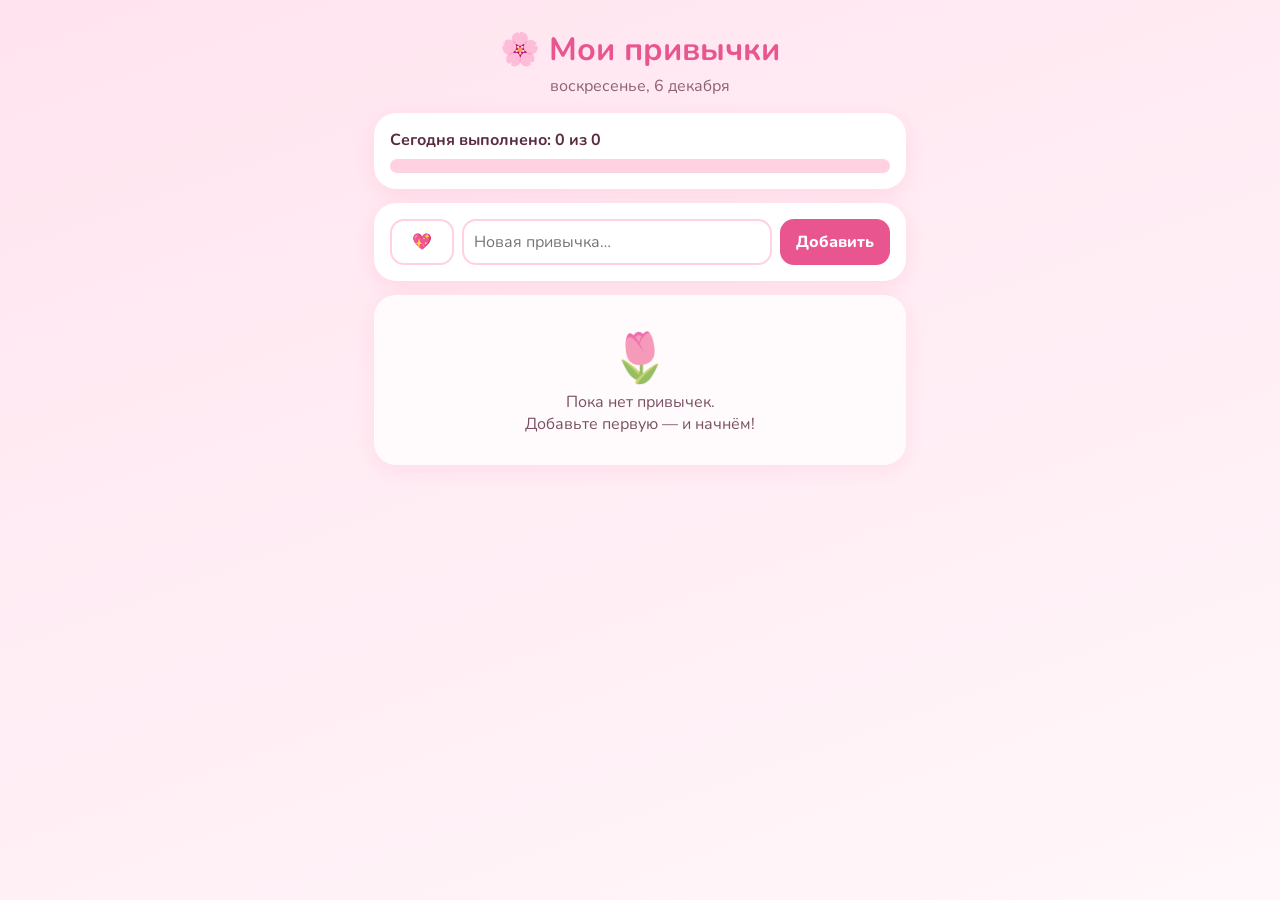
==== habits/index.html @ 418d41e4 "Add pink habit tracker" ====
<!DOCTYPE html>
<html lang="ru"><head><meta charset="UTF-8"><meta name="viewport" content="width=device-width,initial-scale=1">
<title>Трекер привычек 🌸</title>
<link href="https://fonts.googleapis.com/css2?family=Nunito:wght@400;700;800&display=swap" rel="stylesheet">
<style>
:root{--bg:#fff0f5;--card:#fff;--p1:#ffd1e1;--p2:#ff8fb8;--p3:#e8558f;--t:#5a2a40}
*{box-sizing:border-box}body{margin:0;font-family:Nunito,system-ui,sans-serif;background:linear-gradient(160deg,#ffe4ef,#fff7fa);color:var(--t);min-height:100vh}
.w{max-width:560px;margin:0 auto;padding:20px 14px 40px}h1{text-align:center;margin:8px 0 4px;color:var(--p3)}
.sub{text-align:center;opacity:.7;margin-bottom:16px}
.card{background:var(--card);border-radius:22px;padding:16px;box-shadow:0 6px 20px #ff8fb833;margin-bottom:14px}
.prog .bar{height:14px;background:var(--p1);border-radius:9px;overflow:hidden;margin-top:8px}.prog .bar i{display:block;height:100%;background:linear-gradient(90deg,var(--p2),var(--p3));transition:.4s}
form{display:flex;gap:8px;flex-wrap:wrap}input{border:2px solid var(--p1);border-radius:14px;padding:10px;font:inherit;color:var(--t);outline:none}input:focus{border-color:var(--p2)}
#emoji{width:64px;text-align:center}#name{flex:1;min-width:140px}
button{font:inherit;cursor:pointer;border:none;border-radius:14px}.add{background:var(--p3);color:#fff;padding:10px 16px;font-weight:800}
.h-top{display:flex;align-items:center;gap:10px}.em{font-size:28px}.nm{flex:1;font-weight:800;font-size:18px;word-break:break-word}
.del{background:none;font-size:18px;opacity:.5}.del:hover{opacity:1}
.today{background:var(--p1);color:var(--p3);padding:8px 12px;font-weight:800}.today.on{background:var(--p3);color:#fff}
.week{display:grid;grid-template-columns:repeat(7,1fr);gap:6px;margin:12px 0 8px}
.d{display:flex;flex-direction:column;align-items:center;gap:3px;font-size:12px;background:none}
.d b{width:34px;height:34px;border-radius:50%;background:#fff5f9;border:2px solid var(--p1);display:flex;align-items:center;justify-content:center;font-size:13px;color:var(--t)}
.d.on b{background:var(--p2);border-color:var(--p2);color:#fff}.d.t b{box-shadow:0 0 0 3px #e8558f55}
.st{display:flex;gap:16px;font-size:14px}.empty{text-align:center;padding:30px 10px;opacity:.8}.empty div{font-size:48px}
</style></head><body><div class="w">
<h1>🌸 Мои привычки</h1><div class="sub" id="date"></div>
<div class="card prog"><b>Сегодня выполнено: <span id="pc">0 из 0</span></b><div class="bar"><i id="pb" style="width:0"></i></div></div>
<div class="card"><form id="f"><input id="emoji" maxlength="4" value="💖" aria-label="Эмодзи"><input id="name" placeholder="Новая привычка…" maxlength="60" required><button class="add">Добавить</button></form></div>
<div id="list"></div></div>
<script>
const K='pinkHabits';let H=JSON.parse(localStorage.getItem(K)||'[]');
const save=()=>localStorage.setItem(K,JSON.stringify(H));
const key=d=>d.getFullYear()+'-'+String(d.getMonth()+1).padStart(2,'0')+'-'+String(d.getDate()).padStart(2,'0');
const ago=n=>{const d=new Date();d.setHours(12,0,0,0);d.setDate(d.getDate()-n);return d};
const TODAY=key(ago(0));const DN=['Вс','Пн','Вт','Ср','Чт','Пт','Сб'];
function streaks(h){const s=new Set(h.done);let cur=0,i=s.has(TODAY)?0:1;while(s.has(key(ago(i)))){cur++;i++}
let best=0,run=0,prev=null;[...s].sort().forEach(k=>{const d=new Date(k+'T12:00');run=(prev&&Math.round((d-prev)/864e5)===1)?run+1:1;best=Math.max(best,run);prev=d});return[cur,best]}
function toggle(id,k){const h=H.find(x=>x.id===id);const i=h.done.indexOf(k);i<0?h.done.push(k):h.done.splice(i,1);save();render()}
function esc(s){return s.replace(/[&<>"']/g,c=>'&#'+c.charCodeAt(0)+';')}
function render(){document.getElementById('date').textContent=new Date().toLocaleDateString('ru-RU',{weekday:'long',day:'numeric',month:'long'});
const L=document.getElementById('list');const n=H.filter(h=>h.done.includes(TODAY)).length;
document.getElementById('pc').textContent=n+' из '+H.length;document.getElementById('pb').style.width=(H.length?n/H.length*100:0)+'%';
if(!H.length){L.innerHTML='<div class="card empty"><div>🌷</div>Пока нет привычек.<br>Добавьте первую — и начнём!</div>';return}
L.innerHTML=H.map(h=>{const[c,b]=streaks(h);const on=h.done.includes(TODAY);let w='';
for(let i=6;i>=0;i--){const d=ago(i),k=key(d);w+=`<button class="d${h.done.includes(k)?' on':''}${i===0?' t':''}" data-id="${h.id}" data-k="${k}" title="${k}">${DN[d.getDay()]}<b>${d.getDate()}</b></button>`}
return `<div class="card"><div class="h-top"><span class="em">${esc(h.emoji)}</span><span class="nm">${esc(h.name)}</span><button class="today${on?' on':''}" data-id="${h.id}" data-k="${TODAY}">${on?'✓ Готово':'Отметить'}</button><button class="del" data-del="${h.id}" title="Удалить">🗑️</button></div><div class="week">${w}</div><div class="st"><span>🔥 Серия: <b>${c}</b> дн.</span><span>🏆 Рекорд: <b>${b}</b> дн.</span></div></div>`}).join('')}
document.getElementById('list').onclick=e=>{const t=e.target.closest('button');if(!t)return;
if(t.dataset.del){const h=H.find(x=>x.id===t.dataset.del);if(confirm('Удалить привычку «'+h.name+'»?')){H=H.filter(x=>x!==h);save();render()}}
else if(t.dataset.k)toggle(t.dataset.id,t.dataset.k)};
document.getElementById('f').onsubmit=e=>{e.preventDefault();const nm=document.getElementById('name'),em=document.getElementById('emoji');
if(!nm.value.trim())return;H.push({id:Date.now().toString(36),name:nm.value.trim(),emoji:em.value.trim()||'💖',done:[]});save();nm.value='';render()};
render();
</script></body></html>
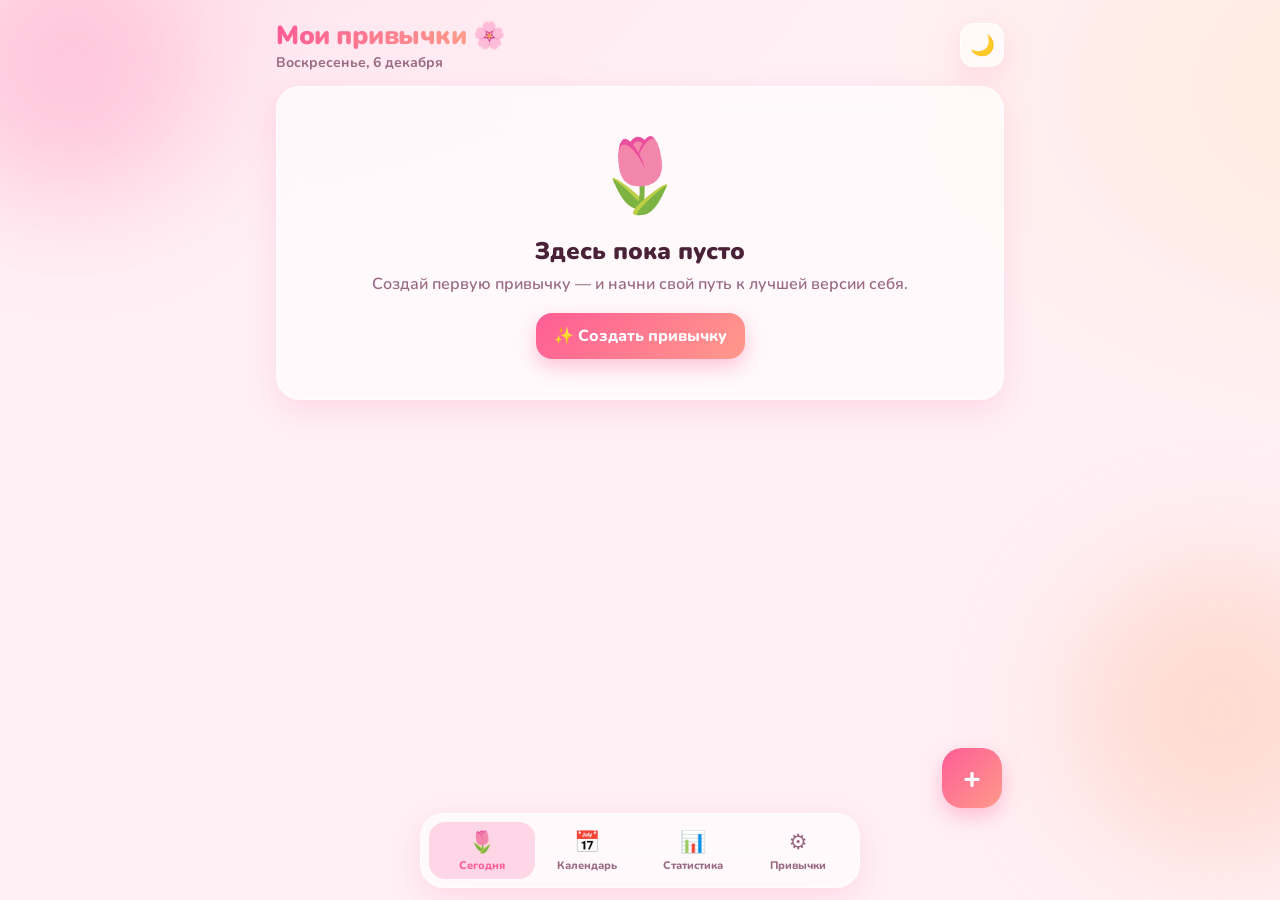
==== commit ad772673: "habits v2: index.html" ====
--- a/habits/index.html
+++ b/habits/index.html
@@ -1,51 +1,332 @@
 <!DOCTYPE html>
-<html lang="ru"><head><meta charset="UTF-8"><meta name="viewport" content="width=device-width,initial-scale=1">
-<title>Трекер привычек 🌸</title>
-<link href="https://fonts.googleapis.com/css2?family=Nunito:wght@400;700;800&display=swap" rel="stylesheet">
+<html lang="ru">
+<head>
+<meta charset="UTF-8">
+<meta name="viewport" content="width=device-width,initial-scale=1,viewport-fit=cover">
+<title>Привычки ♡</title>
+<meta name="theme-color" content="#ff6fa5">
+<link rel="manifest" href="manifest.webmanifest">
+<link rel="icon" href="icon.svg" type="image/svg+xml">
+<link rel="apple-touch-icon" href="icon-192.png">
+<meta name="apple-mobile-web-app-capable" content="yes">
+<link rel="preconnect" href="https://fonts.googleapis.com">
+<link href="https://fonts.googleapis.com/css2?family=Nunito:wght@400;600;700;800;900&display=swap" rel="stylesheet">
 <style>
-:root{--bg:#fff0f5;--card:#fff;--p1:#ffd1e1;--p2:#ff8fb8;--p3:#e8558f;--t:#5a2a40}
-*{box-sizing:border-box}body{margin:0;font-family:Nunito,system-ui,sans-serif;background:linear-gradient(160deg,#ffe4ef,#fff7fa);color:var(--t);min-height:100vh}
-.w{max-width:560px;margin:0 auto;padding:20px 14px 40px}h1{text-align:center;margin:8px 0 4px;color:var(--p3)}
-.sub{text-align:center;opacity:.7;margin-bottom:16px}
-.card{background:var(--card);border-radius:22px;padding:16px;box-shadow:0 6px 20px #ff8fb833;margin-bottom:14px}
-.prog .bar{height:14px;background:var(--p1);border-radius:9px;overflow:hidden;margin-top:8px}.prog .bar i{display:block;height:100%;background:linear-gradient(90deg,var(--p2),var(--p3));transition:.4s}
-form{display:flex;gap:8px;flex-wrap:wrap}input{border:2px solid var(--p1);border-radius:14px;padding:10px;font:inherit;color:var(--t);outline:none}input:focus{border-color:var(--p2)}
-#emoji{width:64px;text-align:center}#name{flex:1;min-width:140px}
-button{font:inherit;cursor:pointer;border:none;border-radius:14px}.add{background:var(--p3);color:#fff;padding:10px 16px;font-weight:800}
-.h-top{display:flex;align-items:center;gap:10px}.em{font-size:28px}.nm{flex:1;font-weight:800;font-size:18px;word-break:break-word}
-.del{background:none;font-size:18px;opacity:.5}.del:hover{opacity:1}
-.today{background:var(--p1);color:var(--p3);padding:8px 12px;font-weight:800}.today.on{background:var(--p3);color:#fff}
-.week{display:grid;grid-template-columns:repeat(7,1fr);gap:6px;margin:12px 0 8px}
-.d{display:flex;flex-direction:column;align-items:center;gap:3px;font-size:12px;background:none}
-.d b{width:34px;height:34px;border-radius:50%;background:#fff5f9;border:2px solid var(--p1);display:flex;align-items:center;justify-content:center;font-size:13px;color:var(--t)}
-.d.on b{background:var(--p2);border-color:var(--p2);color:#fff}.d.t b{box-shadow:0 0 0 3px #e8558f55}
-.st{display:flex;gap:16px;font-size:14px}.empty{text-align:center;padding:30px 10px;opacity:.8}.empty div{font-size:48px}
-</style></head><body><div class="w">
-<h1>🌸 Мои привычки</h1><div class="sub" id="date"></div>
-<div class="card prog"><b>Сегодня выполнено: <span id="pc">0 из 0</span></b><div class="bar"><i id="pb" style="width:0"></i></div></div>
-<div class="card"><form id="f"><input id="emoji" maxlength="4" value="💖" aria-label="Эмодзи"><input id="name" placeholder="Новая привычка…" maxlength="60" required><button class="add">Добавить</button></form></div>
-<div id="list"></div></div>
+:root{--bg1:#fff0f5;--bg2:#ffe3ec;--bg3:#ffeadb;--card:rgba(255,255,255,.62);--card-b:rgba(255,255,255,.85);--text:#4a2238;--muted:#9a6a82;--accent:#ff5c95;--accent2:#ff9a8b;--soft:#ffd6e5;--shadow:0 10px 30px rgba(255,92,149,.16);--cell:#f7dbe6}
+[data-theme=dark]{--bg1:#1d0f18;--bg2:#2a1222;--bg3:#24101c;--card:rgba(60,24,46,.55);--card-b:rgba(255,140,190,.16);--text:#ffe6f0;--muted:#c98fac;--accent:#ff6fa5;--accent2:#ff9a8b;--soft:#4a1f37;--shadow:0 10px 30px rgba(0,0,0,.35);--cell:#3a1a2d}
+*{box-sizing:border-box;-webkit-tap-highlight-color:transparent}
+html,body{margin:0;min-height:100%}
+body{font-family:Nunito,Manrope,system-ui,sans-serif;color:var(--text);background:radial-gradient(1200px 600px at 10% -10%,var(--bg2),transparent 60%),radial-gradient(900px 600px at 110% 10%,var(--bg3),transparent 60%),var(--bg1);background-attachment:fixed;transition:background .4s,color .3s}
+.blob{position:fixed;border-radius:50%;filter:blur(60px);opacity:.45;z-index:-1;pointer-events:none}
+.b1{width:260px;height:260px;background:#ff9cc2;top:-60px;left:-60px;animation:fl 14s ease-in-out infinite}
+.b2{width:300px;height:300px;background:#ffc3a8;bottom:40px;right:-90px;animation:fl 18s ease-in-out infinite reverse}
+[data-theme=dark] .blob{opacity:.18}
+@keyframes fl{50%{transform:translate(40px,30px) scale(1.1)}}
+.app{max-width:760px;margin:0 auto;padding:18px 16px calc(100px + env(safe-area-inset-bottom))}
+header{display:flex;align-items:center;justify-content:space-between;gap:10px;margin-bottom:14px}
+h1{font-size:26px;font-weight:900;margin:0;letter-spacing:-.5px}
+h1 span{background:linear-gradient(90deg,var(--accent),var(--accent2));-webkit-background-clip:text;background-clip:text;color:transparent}
+.date{color:var(--muted);font-weight:700;font-size:14px}.date::first-letter,.month-h span::first-letter{text-transform:uppercase}
+.iconbtn{border:1px solid var(--card-b);background:var(--card);backdrop-filter:blur(14px);-webkit-backdrop-filter:blur(14px);width:44px;height:44px;border-radius:14px;font-size:20px;cursor:pointer;color:var(--text);box-shadow:var(--shadow);transition:transform .15s}
+.iconbtn:active{transform:scale(.92)}
+.card{background:var(--card);border:1px solid var(--card-b);backdrop-filter:blur(16px);-webkit-backdrop-filter:blur(16px);border-radius:24px;box-shadow:var(--shadow);padding:16px;margin-bottom:14px;animation:pop .45s cubic-bezier(.2,.9,.3,1.2) both}
+@keyframes pop{from{opacity:0;transform:translateY(12px) scale(.98)}}
+.hero{display:flex;align-items:center;gap:16px}
+.ring{position:relative;width:104px;height:104px;flex:none}
+.ring svg{transform:rotate(-90deg)}
+.ring .pct{position:absolute;inset:0;display:grid;place-items:center;font-weight:900;font-size:24px}
+.ring circle{transition:stroke-dashoffset .8s cubic-bezier(.3,.9,.3,1)}
+.quote{font-weight:700;font-size:15px;line-height:1.4}
+.quote small{display:block;color:var(--muted);font-weight:600;margin-top:6px}
+.habit{display:flex;align-items:center;gap:12px;padding:12px;border-radius:20px;background:var(--card);border:1px solid var(--card-b);margin-bottom:10px;backdrop-filter:blur(14px);-webkit-backdrop-filter:blur(14px);box-shadow:var(--shadow);transition:transform .2s,background .3s;animation:pop .4s both;position:relative;overflow:hidden}
+.habit.done{background:linear-gradient(100deg,color-mix(in srgb,var(--c) 22%,transparent),var(--card))}
+.habit .emo{width:48px;height:48px;border-radius:16px;display:grid;place-items:center;font-size:26px;background:color-mix(in srgb,var(--c) 22%,transparent);flex:none}
+.habit .info{flex:1;min-width:0}
+.habit .name{font-weight:800;font-size:16px;white-space:nowrap;overflow:hidden;text-overflow:ellipsis}
+.habit.done .name{text-decoration:line-through;text-decoration-color:var(--c);opacity:.75}
+.habit .meta{font-size:13px;color:var(--muted);font-weight:700;margin-top:2px}
+.check{width:46px;height:46px;border-radius:50%;border:3px solid var(--c);background:transparent;cursor:pointer;display:grid;place-items:center;flex:none;transition:all .25s;color:#fff}
+.check svg{width:24px;height:24px;stroke-dasharray:30;stroke-dashoffset:30;transition:stroke-dashoffset .35s .05s}
+.habit.done .check{background:var(--c);transform:scale(1.05)}
+.habit.done .check svg{stroke-dashoffset:0}
+.check.bump{animation:bump .45s}
+@keyframes bump{40%{transform:scale(1.3)}}
+.counter{display:flex;align-items:center;gap:6px}
+.counter button{width:34px;height:34px;border-radius:12px;border:none;background:color-mix(in srgb,var(--c) 25%,transparent);color:var(--text);font-size:20px;font-weight:900;cursor:pointer}
+.counter .cnt{min-width:42px;text-align:center;font-weight:900}
+.minibar{height:5px;border-radius:5px;background:var(--cell);margin-top:6px;overflow:hidden}
+.minibar i{display:block;height:100%;background:var(--c);border-radius:5px;transition:width .4s}
+.sec-title{font-weight:900;font-size:18px;margin:18px 4px 10px;display:flex;justify-content:space-between;align-items:center}
+.btn{border:none;border-radius:16px;padding:12px 18px;font:inherit;font-weight:800;cursor:pointer;background:linear-gradient(135deg,var(--accent),var(--accent2));color:#fff;box-shadow:0 8px 20px rgba(255,92,149,.35);transition:transform .15s}
+.btn:active{transform:scale(.96)}
+.btn.ghost{background:var(--soft);color:var(--text);box-shadow:none}
+.btn.danger{background:#e8456b}
+.fab{position:fixed;right:max(18px,calc(50% - 362px));bottom:calc(92px + env(safe-area-inset-bottom));width:60px;height:60px;border-radius:20px;font-size:30px;padding:0;z-index:20}
+nav{position:fixed;left:50%;transform:translateX(-50%);bottom:calc(12px + env(safe-area-inset-bottom));width:min(440px,calc(100% - 24px));display:flex;justify-content:space-around;padding:8px;border-radius:24px;background:var(--card);border:1px solid var(--card-b);backdrop-filter:blur(20px);-webkit-backdrop-filter:blur(20px);box-shadow:var(--shadow);z-index:30}
+nav button{flex:1;border:none;background:none;color:var(--muted);font:inherit;font-size:11px;font-weight:800;padding:6px 0;border-radius:16px;cursor:pointer;display:flex;flex-direction:column;align-items:center;gap:2px;transition:all .2s}
+nav button b{font-size:21px;font-weight:400}
+nav button[aria-current=page]{color:var(--accent);background:var(--soft)}
+.empty{text-align:center;padding:40px 20px}
+.empty .big{font-size:72px;animation:fl2 3s ease-in-out infinite}
+@keyframes fl2{50%{transform:translateY(-10px) rotate(-6deg)}}
+.empty h2{margin:10px 0 6px;font-weight:900}
+.empty p{color:var(--muted);font-weight:600;margin:0 0 18px}
+/* modal */
+.overlay{position:fixed;inset:0;background:rgba(60,10,35,.35);backdrop-filter:blur(4px);z-index:50;display:flex;align-items:flex-end;justify-content:center;animation:fade .2s}
+@keyframes fade{from{opacity:0}}
+.sheet{background:var(--bg1);width:100%;max-width:520px;max-height:92vh;overflow:auto;border-radius:28px 28px 0 0;padding:20px;animation:up .35s cubic-bezier(.2,.9,.3,1)}
+@media(min-width:600px){.overlay{align-items:center}.sheet{border-radius:28px}}
+@keyframes up{from{transform:translateY(100%)}}
+.sheet h2{margin:0 0 14px;font-weight:900}
+label.f{display:block;font-weight:800;font-size:14px;margin:14px 0 6px}
+input[type=text],input[type=number]{width:100%;padding:13px 14px;border-radius:14px;border:2px solid var(--soft);background:var(--card);color:var(--text);font:inherit;font-weight:700;outline:none}
+input:focus{border-color:var(--accent)}
+.emojis{display:grid;grid-template-columns:repeat(8,1fr);gap:6px}
+.emojis button,.colors button,.days button{border:2px solid transparent;background:var(--card);border-radius:12px;cursor:pointer;font-size:22px;aspect-ratio:1;transition:transform .15s}
+.emojis button[aria-pressed=true]{border-color:var(--accent);transform:scale(1.1);background:var(--soft)}
+.colors{display:flex;gap:10px;flex-wrap:wrap}
+.colors button{width:38px;border-radius:50%}
+.colors button[aria-pressed=true]{border-color:var(--text);transform:scale(1.15)}
+.days{display:grid;grid-template-columns:repeat(7,1fr);gap:6px}
+.days button{font-size:13px;font-weight:800;color:var(--text);aspect-ratio:auto;padding:10px 0}
+.days button[aria-pressed=true]{background:var(--accent);color:#fff}
+.seg{display:flex;background:var(--soft);border-radius:14px;padding:4px;gap:4px}
+.seg button{flex:1;border:none;background:none;padding:9px;border-radius:11px;font:inherit;font-weight:800;color:var(--text);cursor:pointer}
+.seg button[aria-pressed=true]{background:var(--card);box-shadow:var(--shadow)}
+.row{display:flex;gap:10px;margin-top:20px}
+.row .btn{flex:1}
+/* calendar */
+.chips{display:flex;gap:8px;overflow-x:auto;padding-bottom:6px;margin-bottom:10px;scrollbar-width:none}
+.chip{border:1px solid var(--card-b);background:var(--card);border-radius:999px;padding:8px 14px;font:inherit;font-weight:800;color:var(--text);cursor:pointer;white-space:nowrap}
+.chip[aria-pressed=true]{background:var(--accent);color:#fff}
+.month-h{display:flex;justify-content:space-between;align-items:center;margin-bottom:10px;font-weight:900;font-size:17px}
+.mgrid{display:grid;grid-template-columns:repeat(7,1fr);gap:6px}
+.mgrid .wd{text-align:center;font-size:12px;color:var(--muted);font-weight:800}
+.day{aspect-ratio:1;border-radius:12px;border:none;background:var(--cell);color:var(--text);font:inherit;font-weight:800;font-size:14px;cursor:pointer;transition:transform .15s,background .25s;position:relative}
+.day:active{transform:scale(.9)}
+.day.off{opacity:.35}
+.day.done{background:var(--c);color:#fff}
+.day.part{background:color-mix(in srgb,var(--c) 40%,var(--cell))}
+.day.today{outline:2px solid var(--accent);outline-offset:2px}
+.day:disabled{opacity:.25;cursor:default}
+.heat{display:grid;grid-auto-flow:column;grid-template-rows:repeat(7,1fr);gap:3px;overflow-x:auto}
+.heat i{width:13px;height:13px;border-radius:3px;background:var(--cell)}
+.legend{display:flex;gap:4px;align-items:center;justify-content:flex-end;font-size:12px;color:var(--muted);font-weight:700;margin-top:8px}
+.legend i{width:12px;height:12px;border-radius:3px;display:inline-block}
+.streaks{display:grid;grid-template-columns:1fr 1fr;gap:10px;margin-bottom:14px}
+.stat{padding:14px;border-radius:20px;background:var(--card);border:1px solid var(--card-b);box-shadow:var(--shadow);animation:pop .4s both}
+.stat .v{font-size:28px;font-weight:900;background:linear-gradient(90deg,var(--accent),var(--accent2));-webkit-background-clip:text;background-clip:text;color:transparent}
+.stat .l{font-size:13px;color:var(--muted);font-weight:800}
+.manage .habit{cursor:default}
+.mini{width:36px;height:36px;border-radius:12px;border:none;background:var(--soft);color:var(--text);cursor:pointer;font-size:15px}
+.toast{position:fixed;left:50%;bottom:calc(170px + env(safe-area-inset-bottom));pointer-events:none;max-width:calc(100% - 40px);text-align:center;transform:translateX(-50%);background:var(--text);color:var(--bg1);padding:12px 18px;border-radius:16px;font-weight:800;z-index:80;animation:pop .3s}
+.fx{position:fixed;pointer-events:none;z-index:90;font-size:22px;animation:burst 1.4s cubic-bezier(.2,.7,.3,1) forwards}
+@keyframes burst{to{transform:translate(var(--x),var(--y)) rotate(var(--r));opacity:0}}
+.sr{position:absolute;width:1px;height:1px;overflow:hidden;clip:rect(0 0 0 0)}
+:focus-visible{outline:3px solid var(--accent);outline-offset:2px}
+@media(prefers-reduced-motion:reduce){*{animation:none!important;transition:none!important}}
+</style>
+</head>
+<body>
+<div class="blob b1"></div><div class="blob b2"></div>
+<div class="app">
+<header>
+  <div><h1><span>Мои привычки</span> 🌸</h1><div class="date" id="date"></div></div>
+  <button class="iconbtn" id="themeBtn" aria-label="Переключить тему">🌙</button>
+</header>
+<main id="view" aria-live="polite"></main>
+</div>
+<button class="btn fab" id="fab" aria-label="Добавить привычку">+</button>
+<nav aria-label="Навигация">
+  <button data-v="today" aria-current="page"><b>🌷</b>Сегодня</button>
+  <button data-v="calendar"><b>📅</b>Календарь</button>
+  <button data-v="stats"><b>📊</b>Статистика</button>
+  <button data-v="manage"><b>⚙️</b>Привычки</button>
+</nav>
+<input type="file" id="importFile" accept="application/json,.json" hidden>
 <script>
-const K='pinkHabits';let H=JSON.parse(localStorage.getItem(K)||'[]');
-const save=()=>localStorage.setItem(K,JSON.stringify(H));
-const key=d=>d.getFullYear()+'-'+String(d.getMonth()+1).padStart(2,'0')+'-'+String(d.getDate()).padStart(2,'0');
-const ago=n=>{const d=new Date();d.setHours(12,0,0,0);d.setDate(d.getDate()-n);return d};
-const TODAY=key(ago(0));const DN=['Вс','Пн','Вт','Ср','Чт','Пт','Сб'];
-function streaks(h){const s=new Set(h.done);let cur=0,i=s.has(TODAY)?0:1;while(s.has(key(ago(i)))){cur++;i++}
-let best=0,run=0,prev=null;[...s].sort().forEach(k=>{const d=new Date(k+'T12:00');run=(prev&&Math.round((d-prev)/864e5)===1)?run+1:1;best=Math.max(best,run);prev=d});return[cur,best]}
-function toggle(id,k){const h=H.find(x=>x.id===id);const i=h.done.indexOf(k);i<0?h.done.push(k):h.done.splice(i,1);save();render()}
-function esc(s){return s.replace(/[&<>"']/g,c=>'&#'+c.charCodeAt(0)+';')}
-function render(){document.getElementById('date').textContent=new Date().toLocaleDateString('ru-RU',{weekday:'long',day:'numeric',month:'long'});
-const L=document.getElementById('list');const n=H.filter(h=>h.done.includes(TODAY)).length;
-document.getElementById('pc').textContent=n+' из '+H.length;document.getElementById('pb').style.width=(H.length?n/H.length*100:0)+'%';
-if(!H.length){L.innerHTML='<div class="card empty"><div>🌷</div>Пока нет привычек.<br>Добавьте первую — и начнём!</div>';return}
-L.innerHTML=H.map(h=>{const[c,b]=streaks(h);const on=h.done.includes(TODAY);let w='';
-for(let i=6;i>=0;i--){const d=ago(i),k=key(d);w+=`<button class="d${h.done.includes(k)?' on':''}${i===0?' t':''}" data-id="${h.id}" data-k="${k}" title="${k}">${DN[d.getDay()]}<b>${d.getDate()}</b></button>`}
-return `<div class="card"><div class="h-top"><span class="em">${esc(h.emoji)}</span><span class="nm">${esc(h.name)}</span><button class="today${on?' on':''}" data-id="${h.id}" data-k="${TODAY}">${on?'✓ Готово':'Отметить'}</button><button class="del" data-del="${h.id}" title="Удалить">🗑️</button></div><div class="week">${w}</div><div class="st"><span>🔥 Серия: <b>${c}</b> дн.</span><span>🏆 Рекорд: <b>${b}</b> дн.</span></div></div>`}).join('')}
-document.getElementById('list').onclick=e=>{const t=e.target.closest('button');if(!t)return;
-if(t.dataset.del){const h=H.find(x=>x.id===t.dataset.del);if(confirm('Удалить привычку «'+h.name+'»?')){H=H.filter(x=>x!==h);save();render()}}
-else if(t.dataset.k)toggle(t.dataset.id,t.dataset.k)};
-document.getElementById('f').onsubmit=e=>{e.preventDefault();const nm=document.getElementById('name'),em=document.getElementById('emoji');
-if(!nm.value.trim())return;H.push({id:Date.now().toString(36),name:nm.value.trim(),emoji:em.value.trim()||'💖',done:[]});save();nm.value='';render()};
-render();
-</script></body></html>
+'use strict';
+const KEY='pinkHabits.v2';
+const EMOJIS='💧🏃📚🧘🍎💤🦷💊🏋️🚶✍️🎨🎵🧹🌿☀️🥗🚭💰📵🙏❤️🌸🐶🧠💻🛏️🚴🏊🥛☕🫶'.match(/\p{Extended_Pictographic}\uFE0F?/gu);
+const COLORS=['#ff5c95','#ff8fab','#f472b6','#e879f9','#c084fc','#fb7185','#ff9a8b','#fdba74'];
+const WD=['Пн','Вт','Ср','Чт','Пт','Сб','Вс'];
+const QUOTES=['Маленькие шаги каждый день приводят к большим переменам.','Ты сильнее, чем думаешь 💪','Дисциплина — это любовь к себе завтрашнему.','Не идеально, но каждый день.','Сегодня — отличный день, чтобы стать лучше.','Привычки делают нас теми, кто мы есть.','Не сдавайся: начало всегда самое трудное.','Каждая галочка — маленькая победа ✨','Главное — не скорость, а постоянство.','Ты уже на пути. Продолжай!'];
+const DONE_Q=['Все привычки выполнены! Ты великолепен 🎉','Идеальный день! Гордимся тобой 💖','Сто процентов! Так держать 🌸'];
+const $=s=>document.querySelector(s);
+const esc=s=>String(s).replace(/[&<>"']/g,c=>({'&':'&amp;','<':'&lt;','>':'&gt;','"':'&quot;',"'":'&#39;'}[c]));
+const pad=n=>String(n).padStart(2,'0');
+const ymd=d=>d.getFullYear()+'-'+pad(d.getMonth()+1)+'-'+pad(d.getDate());
+const parse=s=>{const[a,b,c]=s.split('-').map(Number);return new Date(a,b-1,c)};
+const addD=(d,n)=>{const x=new Date(d);x.setDate(x.getDate()+n);return x};
+const wd=d=>(d.getDay()+6)%7;
+const today=()=>{const d=new Date();d.setHours(0,0,0,0);return d};
+const uid=()=>Math.random().toString(36).slice(2,9)+Date.now().toString(36);
+
+let S=load();
+let view='today',calHabit=null,calMonth=null;
+function load(){try{const s=JSON.parse(localStorage.getItem(KEY));if(s&&Array.isArray(s.habits))return Object.assign({theme:'light',log:{}},s)}catch(e){}return{habits:[],log:{},theme:(matchMedia('(prefers-color-scheme: dark)').matches?'dark':'light')}}
+function save(){localStorage.setItem(KEY,JSON.stringify(S))}
+
+const scheduled=(h,d)=>h.days.includes(wd(d));
+const cnt=(h,k)=>(S.log[h.id]||{})[k]||0;
+const isDone=(h,k)=>cnt(h,k)>=(h.goal||1);
+function setCnt(h,k,v){S.log[h.id]=S.log[h.id]||{};v=Math.max(0,Math.min(v,(h.goal||1)*10));if(v)S.log[h.id][k]=v;else delete S.log[h.id][k];save()}
+function streaks(h){
+  const t=today();let start=parse(h.created||ymd(t));
+  const keys=Object.keys(S.log[h.id]||{}).sort();if(keys[0]&&parse(keys[0])<start)start=parse(keys[0]);
+  let cur=0,best=0,run=0;
+  for(let d=new Date(start);d<=t;d=addD(d,1)){if(!scheduled(h,d))continue;const k=ymd(d);
+    if(isDone(h,k)){run++;best=Math.max(best,run)}else if(+d!==+t)run=0}
+  cur=run;return{cur,best}
+}
+function rate(h,days){let s=0,d=0;const t=today();for(let i=0;i<days;i++){const x=addD(t,-i);if(h.created&&x<parse(h.created)&&!cnt(h,ymd(x)))continue;if(!scheduled(h,x))continue;s++;if(isDone(h,ymd(x)))d++}return s?d/s:0}
+const active=()=>S.habits.filter(h=>!h.archived);
+function plural(n,a,b,c){n=Math.abs(n)%100;const m=n%10;if(n>10&&n<20)return c;if(m>1&&m<5)return b;if(m==1)return a;return c}
+const dayW=n=>n+' '+plural(n,'день','дня','дней');
+
+function applyTheme(){document.documentElement.dataset.theme=S.theme;$('#themeBtn').textContent=S.theme==='dark'?'☀️':'🌙';document.querySelector('meta[name=theme-color]').content=S.theme==='dark'?'#2a1222':'#ff6fa5'}
+function toast(m){const t=document.createElement('div');t.className='toast';t.setAttribute('role','status');t.textContent=m;document.body.appendChild(t);setTimeout(()=>t.remove(),2200)}
+function burst(x,y,n=14,set=['💖','💗','🌸','✨','💕']){for(let i=0;i<n;i++){const e=document.createElement('span');e.className='fx';e.textContent=set[i%set.length];e.style.left=x+'px';e.style.top=y+'px';const a=Math.random()*Math.PI*2,r=80+Math.random()*160;e.style.setProperty('--x',Math.cos(a)*r+'px');e.style.setProperty('--y',Math.sin(a)*r-60+'px');e.style.setProperty('--r',(Math.random()*720-360)+'deg');document.body.appendChild(e);setTimeout(()=>e.remove(),1500)}}
+function confetti(){const w=innerWidth;for(let i=0;i<5;i++)setTimeout(()=>burst(w*(.15+.7*Math.random()),innerHeight*.35,16,['🎉','💖','🌸','✨','🎀','💕']),i*160)}
+
+function render(){
+  $('#date').textContent=new Date().toLocaleDateString('ru-RU',{weekday:'long',day:'numeric',month:'long'});
+  document.querySelectorAll('nav button').forEach(b=>{if(b.dataset.v===view)b.setAttribute('aria-current','page');else b.removeAttribute('aria-current')});
+  $('#view').innerHTML=({today:vToday,calendar:vCal,stats:vStats,manage:vManage})[view]();
+  if(view==='stats')drawChart();
+}
+function emptyState(){return`<div class="card empty"><div class="big">🌷</div><h2>Здесь пока пусто</h2><p>Создай первую привычку — и начни свой путь к лучшей версии себя.</p><button class="btn" data-act="new">✨ Создать привычку</button></div>`}
+function ringSvg(p,size=104,sw=11){const r=(size-sw)/2,c=2*Math.PI*r;return`<svg width="${size}" height="${size}" aria-hidden="true"><defs><linearGradient id="rg" x1="0" x2="1"><stop offset="0" stop-color="#ff5c95"/><stop offset="1" stop-color="#ff9a8b"/></linearGradient></defs><circle cx="${size/2}" cy="${size/2}" r="${r}" fill="none" stroke="var(--cell)" stroke-width="${sw}"/><circle cx="${size/2}" cy="${size/2}" r="${r}" fill="none" stroke="url(#rg)" stroke-width="${sw}" stroke-linecap="round" stroke-dasharray="${c}" stroke-dashoffset="${c*(1-p)}"/></svg>`}
+function vToday(){
+  if(!active().length)return emptyState();
+  const t=today(),k=ymd(t),list=active().filter(h=>scheduled(h,t));
+  const done=list.filter(h=>isDone(h,k)).length,p=list.length?done/list.length:0;
+  const q=p===1&&list.length?DONE_Q[t.getDate()%DONE_Q.length]:QUOTES[(t.getDate()+t.getMonth())%QUOTES.length];
+  let h=`<div class="card hero"><div class="ring" role="img" aria-label="Выполнено ${Math.round(p*100)}%">${ringSvg(p)}<div class="pct">${Math.round(p*100)}%</div></div><div class="quote">${q}<small>Выполнено ${done} из ${list.length}</small></div></div>`;
+  h+=`<div class="sec-title">Сегодня</div>`;
+  if(!list.length)h+=`<div class="card empty"><div class="big">☕</div><h2>Сегодня выходной</h2><p>На сегодня нет запланированных привычек. Отдыхай!</p></div>`;
+  list.forEach((x,i)=>h+=habitRow(x,k,i));
+  const rest=active().filter(h=>!scheduled(h,t));
+  if(rest.length)h+=`<div class="sec-title" style="font-size:15px;color:var(--muted)">Не сегодня: ${rest.map(r=>r.emoji).join(' ')}</div>`;
+  return h;
+}
+function habitRow(x,k,i){
+  const c=cnt(x,k),g=x.goal||1,d=c>=g,s=streaks(x).cur;
+  const ctl=g>1?`<div class="counter"><button data-act="dec" data-id="${x.id}" aria-label="Уменьшить ${esc(x.name)}">−</button><span class="cnt">${c}/${g}</span><button data-act="inc" data-id="${x.id}" aria-label="Увеличить ${esc(x.name)}">+</button></div>`
+    :`<button class="check" data-act="toggle" data-id="${x.id}" aria-pressed="${d}" aria-label="${d?'Отменить':'Отметить'}: ${esc(x.name)}"><svg viewBox="0 0 24 24" fill="none" stroke="currentColor" stroke-width="3.5" stroke-linecap="round" stroke-linejoin="round"><path d="M5 12.5l4.5 4.5L19 7.5"/></svg></button>`;
+  return`<div class="habit ${d?'done':''}" style="--c:${x.color};animation-delay:${i*50}ms" data-hid="${x.id}"><div class="emo" aria-hidden="true">${x.emoji}</div><div class="info"><div class="name">${esc(x.name)}</div><div class="meta">${s?'🔥 '+dayW(s):'Начни серию!'}${g>1?' · цель '+g:''}</div>${g>1?`<div class="minibar"><i style="width:${Math.min(100,c/g*100)}%"></i></div>`:''}</div>${ctl}</div>`;
+}
+function vCal(){
+  const hs=active();if(!hs.length)return emptyState();
+  if(!hs.find(h=>h.id===calHabit))calHabit=hs[0].id;
+  const h=hs.find(x=>x.id===calHabit),t=today();
+  if(!calMonth)calMonth=new Date(t.getFullYear(),t.getMonth(),1);
+  const st=streaks(h);
+  let o=`<div class="chips" role="group" aria-label="Выбор привычки">${hs.map(x=>`<button class="chip" data-act="calh" data-id="${x.id}" aria-pressed="${x.id===calHabit}">${x.emoji} ${esc(x.name)}</button>`).join('')}</div>`;
+  o+=`<div class="streaks"><div class="stat"><div class="v">🔥 ${st.cur}</div><div class="l">Текущая серия</div></div><div class="stat"><div class="v">🏆 ${st.best}</div><div class="l">Лучшая серия</div></div></div>`;
+  const m=calMonth,first=wd(m),dim=new Date(m.getFullYear(),m.getMonth()+1,0).getDate();
+  o+=`<div class="card" style="--c:${h.color}"><div class="month-h"><button class="mini" data-act="mprev" aria-label="Предыдущий месяц">‹</button><span>${m.toLocaleDateString('ru-RU',{month:'long',year:'numeric'}).replace(/\s*г\.?$/,'')}</span><button class="mini" data-act="mnext" aria-label="Следующий месяц">›</button></div><div class="mgrid">${WD.map(w=>`<div class="wd">${w}</div>`).join('')}`;
+  for(let i=0;i<first;i++)o+='<div></div>';
+  for(let dd=1;dd<=dim;dd++){const d=new Date(m.getFullYear(),m.getMonth(),dd),k=ymd(d),c=cnt(h,k),g=h.goal||1,fut=d>t;
+    o+=`<button class="day ${c>=g?'done':c?'part':''} ${scheduled(h,d)?'':'off'} ${+d===+t?'today':''}" data-act="dtog" data-k="${k}" ${fut?'disabled':''} aria-label="${d.toLocaleDateString('ru-RU',{day:'numeric',month:'long'})}: ${c>=g?'выполнено':'не выполнено'}" aria-pressed="${c>=g}">${dd}</button>`}
+  o+=`</div><p style="color:var(--muted);font-size:13px;font-weight:700;margin:12px 0 0">Нажми на прошедший день, чтобы отметить или снять отметку.</p></div>`;
+  o+=`<div class="sec-title">Последние 12 недель</div><div class="card">${heat(h,12)}</div>`;
+  o+=`<div class="sec-title">Все привычки за год</div><div class="card">${heatAll(53)}</div>`;
+  return o;
+}
+function heatCells(weeks,fn){const t=today(),end=addD(t,6-wd(t)),start=addD(end,-weeks*7+1);let o='';for(let d=start;d<=end;d=addD(d,1)){const fut=d>t;const [bg,title]=fut?['transparent','']:fn(d);o+=`<i style="background:${bg}" title="${title}"></i>`}return o}
+function heat(h,w){return`<div class="heat" role="img" aria-label="Тепловая карта за ${w} недель">${heatCells(w,d=>{const k=ymd(d),c=cnt(h,k),g=h.goal||1;const p=Math.min(1,c/g);return[p?`color-mix(in srgb,${h.color} ${30+p*70}%,var(--cell))`:'var(--cell)',ymd(d)]})}</div>${legend(h.color)}`}
+function heatAll(w){const hs=active();return`<div class="heat" role="img" aria-label="Тепловая карта за год">${heatCells(w,d=>{const k=ymd(d),sc=hs.filter(h=>scheduled(h,d));const n=sc.filter(h=>isDone(h,k)).length;const p=sc.length?n/sc.length:0;return[p?`color-mix(in srgb,var(--accent) ${25+p*75}%,var(--cell))`:'var(--cell)',k+': '+n]})}</div>${legend('var(--accent)')}`}
+function legend(c){return`<div class="legend">меньше ${[0,35,65,100].map(p=>`<i style="background:${p?`color-mix(in srgb,${c} ${p}%,var(--cell))`:'var(--cell)'}"></i>`).join('')} больше</div>`}
+function vStats(){
+  const hs=active();if(!hs.length)return emptyState();
+  const avg=n=>Math.round(hs.reduce((a,h)=>a+rate(h,n),0)/hs.length*100);
+  const total=hs.reduce((a,h)=>a+Object.keys(S.log[h.id]||{}).filter(k=>isDone(h,k)).length,0);
+  const best=[...hs].sort((a,b)=>rate(b,30)-rate(a,30)||streaks(b).best-streaks(a).best)[0];
+  const top=Math.max(...hs.map(h=>streaks(h).best));
+  let o=`<div class="streaks"><div class="stat"><div class="v">${avg(7)}%</div><div class="l">За 7 дней</div></div><div class="stat" style="animation-delay:60ms"><div class="v">${avg(30)}%</div><div class="l">За 30 дней</div></div><div class="stat" style="animation-delay:120ms"><div class="v">${total}</div><div class="l">Всего выполнений</div></div><div class="stat" style="animation-delay:180ms"><div class="v">🏆 ${top}</div><div class="l">Рекордная серия</div></div></div>`;
+  o+=`<div class="card hero" style="--c:${best.color}"><div class="habit" style="margin:0;box-shadow:none;flex:1;--c:${best.color}"><div class="emo">${best.emoji}</div><div class="info"><div class="meta">Лучшая привычка месяца</div><div class="name">${esc(best.name)}</div><div class="meta">${Math.round(rate(best,30)*100)}% · рекорд ${dayW(streaks(best).best)}</div></div><div style="font-size:30px">👑</div></div></div>`;
+  o+=`<div class="sec-title">Выполнения за 14 дней</div><div class="card"><canvas id="chart" height="200" style="width:100%;height:200px" role="img" aria-label="Столбчатая диаграмма выполнений за 14 дней"></canvas></div>`;
+  o+=`<div class="sec-title">По привычкам (30 дней)</div><div class="card">${hs.map(h=>{const r=Math.round(rate(h,30)*100);return`<div style="--c:${h.color};margin:8px 0"><div style="display:flex;justify-content:space-between;font-weight:800"><span>${h.emoji} ${esc(h.name)}</span><span>${r}%</span></div><div class="minibar" style="height:9px"><i style="width:${r}%"></i></div></div>`}).join('')}</div>`;
+  return o;
+}
+function drawChart(){
+  const cv=$('#chart');if(!cv)return;const dpr=devicePixelRatio||1,W=cv.clientWidth,H=200;cv.width=W*dpr;cv.height=H*dpr;const x=cv.getContext('2d');x.scale(dpr,dpr);
+  const t=today(),hs=active(),data=[];for(let i=13;i>=0;i--){const d=addD(t,-i);data.push({d,n:hs.filter(h=>isDone(h,ymd(d))).length})}
+  const mx=Math.max(1,...data.map(v=>v.n)),bw=W/14,cs=getComputedStyle(document.body);
+  data.forEach((v,i)=>{const h=(H-40)*v.n/mx,X=i*bw+bw*.18,w=bw*.64,Y=H-24-h;const g=x.createLinearGradient(0,Y,0,H-24);g.addColorStop(0,'#ff5c95');g.addColorStop(1,'#ffb199');x.fillStyle=v.n?g:cs.getPropertyValue('--cell');x.beginPath();x.roundRect?x.roundRect(X,v.n?Y:H-28,w,v.n?h:4,6):x.rect(X,Y,w,h);x.fill();
+    x.fillStyle=cs.getPropertyValue('--muted');x.font='700 10px Nunito,sans-serif';x.textAlign='center';x.fillText(WD[wd(v.d)],X+w/2,H-8);if(v.n){x.fillStyle=cs.getPropertyValue('--text');x.fillText(v.n,X+w/2,Y-5)}});
+}
+function vManage(){
+  let o='';const all=S.habits;
+  if(!all.length)o+=emptyState();
+  const row=(h,i,arr)=>`<div class="habit" style="--c:${h.color};${h.archived?'opacity:.6':''}"><div class="emo" aria-hidden="true">${h.emoji}</div><div class="info"><div class="name">${esc(h.name)}</div><div class="meta">${h.days.length===7?'Каждый день':h.days.map(d=>WD[d]).join(', ')}${(h.goal||1)>1?' · '+h.goal+'/день':''}</div></div>
+   ${h.archived?'':`<button class="mini" data-act="up" data-id="${h.id}" aria-label="Выше: ${esc(h.name)}" ${i?'':'disabled'}>▲</button><button class="mini" data-act="down" data-id="${h.id}" aria-label="Ниже: ${esc(h.name)}" ${i<arr.length-1?'':'disabled'}>▼</button>`}
+   <button class="mini" data-act="edit" data-id="${h.id}" aria-label="Изменить: ${esc(h.name)}">✏️</button><button class="mini" data-act="arch" data-id="${h.id}" aria-label="${h.archived?'Вернуть из архива':'В архив'}: ${esc(h.name)}">${h.archived?'↩️':'📦'}</button></div>`;
+  const act=all.filter(h=>!h.archived),ar=all.filter(h=>h.archived);
+  if(act.length)o+=`<div class="sec-title">Активные</div><div class="manage">${act.map(row).join('')}</div>`;
+  if(ar.length)o+=`<div class="sec-title">Архив</div><div class="manage">${ar.map(row).join('')}</div>`;
+  o+=`<div class="sec-title">Резервная копия</div><div class="card"><p style="margin:0 0 12px;color:var(--muted);font-weight:700">Данные хранятся только на этом устройстве. Сохрани копию, чтобы не потерять прогресс.</p><div class="row" style="margin:0"><button class="btn" data-act="export">⬇️ Экспорт</button><button class="btn ghost" data-act="import">⬆️ Импорт</button></div></div>`;
+  return o;
+}
+function move(id,dir){const a=S.habits,i=a.findIndex(h=>h.id===id);let j=i+dir;while(a[j]&&a[j].archived)j+=dir;if(!a[j])return;[a[i],a[j]]=[a[j],a[i]];save();render()}
+
+// editor
+function editor(h){
+  const isNew=!h;h=h?JSON.parse(JSON.stringify(h)):{name:'',emoji:'💧',color:COLORS[0],days:[0,1,2,3,4,5,6],goal:1};
+  const ov=document.createElement('div');ov.className='overlay';const prev=document.activeElement;
+  ov.innerHTML='<div class="sheet" role="dialog" aria-modal="true" aria-labelledby="edT"></div>';const sh=ov.firstChild;
+  const draw=()=>{sh.innerHTML=`<h2 id="edT">${isNew?'Новая привычка':'Редактирование'}</h2>
+  <label class="f" for="hName">Название</label><input type="text" id="hName" maxlength="40" placeholder="Например, пить воду" value="${esc(h.name)}">
+  <label class="f" id="emL">Эмодзи</label><div class="emojis" role="group" aria-labelledby="emL">${EMOJIS.map(e=>`<button type="button" data-e="${e}" aria-pressed="${e===h.emoji}" aria-label="Эмодзи ${e}">${e}</button>`).join('')}</div>
+  <label class="f" id="coL">Цвет</label><div class="colors" role="group" aria-labelledby="coL">${COLORS.map((c,i)=>`<button type="button" data-c="${c}" style="background:${c}" aria-pressed="${c===h.color}" aria-label="Цвет ${i+1}"></button>`).join('')}</div>
+  <label class="f" id="frL">Частота</label><div class="seg" role="group" aria-labelledby="frL"><button type="button" data-f="all" aria-pressed="${h.days.length===7}">Каждый день</button><button type="button" data-f="some" aria-pressed="${h.days.length<7}">По дням недели</button></div>
+  ${h.days.length<7||h._some?`<div class="days" style="margin-top:10px" role="group" aria-label="Дни недели">${WD.map((w,i)=>`<button type="button" data-d="${i}" aria-pressed="${h.days.includes(i)}">${w}</button>`).join('')}</div>`:''}
+  <label class="f" for="hGoal">Цель в день (раз)</label><input type="number" id="hGoal" min="1" max="99" value="${h.goal||1}">
+  <div class="row"><button class="btn ghost" data-x="cancel">Отмена</button><button class="btn" data-x="save">${isNew?'Создать':'Сохранить'}</button></div>
+  ${isNew?'':`<button class="btn danger" data-x="del" style="width:100%;margin-top:10px">🗑 Удалить привычку</button>`}`};
+  const sync=()=>{if(!$('#hName'))return;h.name=$('#hName').value;h.goal=Math.max(1,Math.min(99,parseInt($('#hGoal').value)||1))};
+  draw();document.body.appendChild(ov);setTimeout(()=>$('#hName').focus(),50);
+  const close=()=>{ov.remove();document.removeEventListener('keydown',key);prev&&prev.focus&&prev.focus()};
+  const key=e=>{if(e.key==='Escape')close()};document.addEventListener('keydown',key);
+  ov.addEventListener('click',e=>{if(e.target===ov)return close();const b=e.target.closest('button');if(!b)return;sync();
+    if(b.dataset.e){h.emoji=b.dataset.e;draw()}else if(b.dataset.c){h.color=b.dataset.c;draw()}
+    else if(b.dataset.f){if(b.dataset.f==='all'){h.days=[0,1,2,3,4,5,6];h._some=false}else{h._some=true;if(h.days.length===7)h.days=[0,1,2,3,4]}draw()}
+    else if(b.dataset.d){const d=+b.dataset.d;h.days=h.days.includes(d)?h.days.filter(x=>x!==d):[...h.days,d].sort();draw()}
+    else if(b.dataset.x==='cancel')close();
+    else if(b.dataset.x==='del'){if(confirm(`Удалить «${h.name}»? Вся история будет потеряна.`)){S.habits=S.habits.filter(x=>x.id!==h.id);delete S.log[h.id];save();close();render();toast('Привычка удалена')}}
+    else if(b.dataset.x==='save'){if(!h.name.trim()){$('#hName').focus();toast('Введи название 🌸');return}if(!h.days.length){toast('Выбери хотя бы один день');return}
+      delete h._some;h.name=h.name.trim();if(isNew){h.id=uid();h.created=ymd(today());h.archived=false;S.habits.push(h)}else{Object.assign(S.habits.find(x=>x.id===h.id),h)}save();close();render();toast(isNew?'Привычка создана ✨':'Сохранено 💖')}
+    if(b.dataset.e||b.dataset.c||b.dataset.f||b.dataset.d){const q=b.dataset.e?`[data-e="${b.dataset.e}"]`:b.dataset.c?`[data-c="${b.dataset.c}"]`:b.dataset.f?`[data-f="${b.dataset.f}"]`:`[data-d="${b.dataset.d}"]`;ov.querySelector(q)?.focus()}
+  });
+}
+
+function afterToggle(el,wasAll){const t=today(),k=ymd(t),list=active().filter(h=>scheduled(h,t));const all=list.length&&list.every(h=>isDone(h,k));render();
+  if(el){const r=el.getBoundingClientRect();const nb=document.querySelector(`[data-hid="${el.dataset.id}"] .check`);nb&&nb.classList.add('bump');if(el.dataset.done)burst(r.left+r.width/2,r.top+r.height/2,10)}
+  if(all&&!wasAll){confetti();toast('Все привычки на сегодня выполнены! 🎉')}}
+document.addEventListener('click',e=>{
+  const b=e.target.closest('[data-act]');if(!b)return;const a=b.dataset.act,h=S.habits.find(x=>x.id===b.dataset.id),k=ymd(today());
+  const wasAll=(()=>{const l=active().filter(x=>scheduled(x,today()));return l.length&&l.every(x=>isDone(x,k))})();
+  if(a==='new')editor();
+  else if(a==='toggle'){const d=isDone(h,k);setCnt(h,k,d?0:h.goal||1);b.dataset.done=d?'':'1';afterToggle(b,wasAll)}
+  else if(a==='inc'||a==='dec'){const before=isDone(h,k);setCnt(h,k,cnt(h,k)+(a==='inc'?1:-1));b.dataset.done=!before&&isDone(h,k)?'1':'';afterToggle(b,wasAll);document.querySelector(`[data-act="${a}"][data-id="${h.id}"]`)?.focus()}
+  else if(a==='calh'){calHabit=b.dataset.id;render()}
+  else if(a==='mprev'||a==='mnext'){calMonth=new Date(calMonth.getFullYear(),calMonth.getMonth()+(a==='mnext'?1:-1),1);render();$(`[data-act="${a}"]`).focus()}
+  else if(a==='dtog'){const hh=S.habits.find(x=>x.id===calHabit),kk=b.dataset.k;setCnt(hh,kk,isDone(hh,kk)?0:hh.goal||1);render();$(`[data-k="${kk}"]`)?.focus()}
+  else if(a==='up'||a==='down')move(h.id,a==='up'?-1:1);
+  else if(a==='edit')editor(h);
+  else if(a==='arch'){h.archived=!h.archived;save();render();toast(h.archived?'Перенесено в архив 📦':'Привычка снова активна')}
+  else if(a==='export'){const blob=new Blob([JSON.stringify({app:'pink-habits',version:2,exported:new Date().toISOString(),...S},null,2)],{type:'application/json'});const u=URL.createObjectURL(blob),l=document.createElement('a');l.href=u;l.download='privychki-'+k+'.json';document.body.appendChild(l);l.click();l.remove();setTimeout(()=>URL.revokeObjectURL(u),1000);toast('Копия сохранена ⬇️')}
+  else if(a==='import')$('#importFile').click();
+});
+$('#importFile').addEventListener('change',async e=>{const f=e.target.files[0];if(!f)return;try{const d=JSON.parse(await f.text());if(!Array.isArray(d.habits)||typeof d.log!=='object')throw 0;if(!confirm('Заменить текущие данные данными из файла?'))return;S={habits:d.habits,log:d.log||{},theme:d.theme||S.theme};save();applyTheme();render();toast('Данные восстановлены ✅')}catch(err){toast('Не удалось прочитать файл 😔')}e.target.value=''});
+document.querySelectorAll('nav button').forEach(b=>b.addEventListener('click',()=>{view=b.dataset.v;render();scrollTo({top:0,behavior:'smooth'})}));
+$('#fab').addEventListener('click',()=>editor());
+$('#themeBtn').addEventListener('click',()=>{S.theme=S.theme==='dark'?'light':'dark';save();applyTheme();render()});
+addEventListener('resize',()=>view==='stats'&&drawChart());
+let lastDay=ymd(today());setInterval(()=>{if(ymd(today())!==lastDay){lastDay=ymd(today());render()}},60000);
+applyTheme();render();
+if('serviceWorker'in navigator&&location.protocol.startsWith('http'))navigator.serviceWorker.register('sw.js').catch(()=>{});
+</script>
+</body>
+</html>
